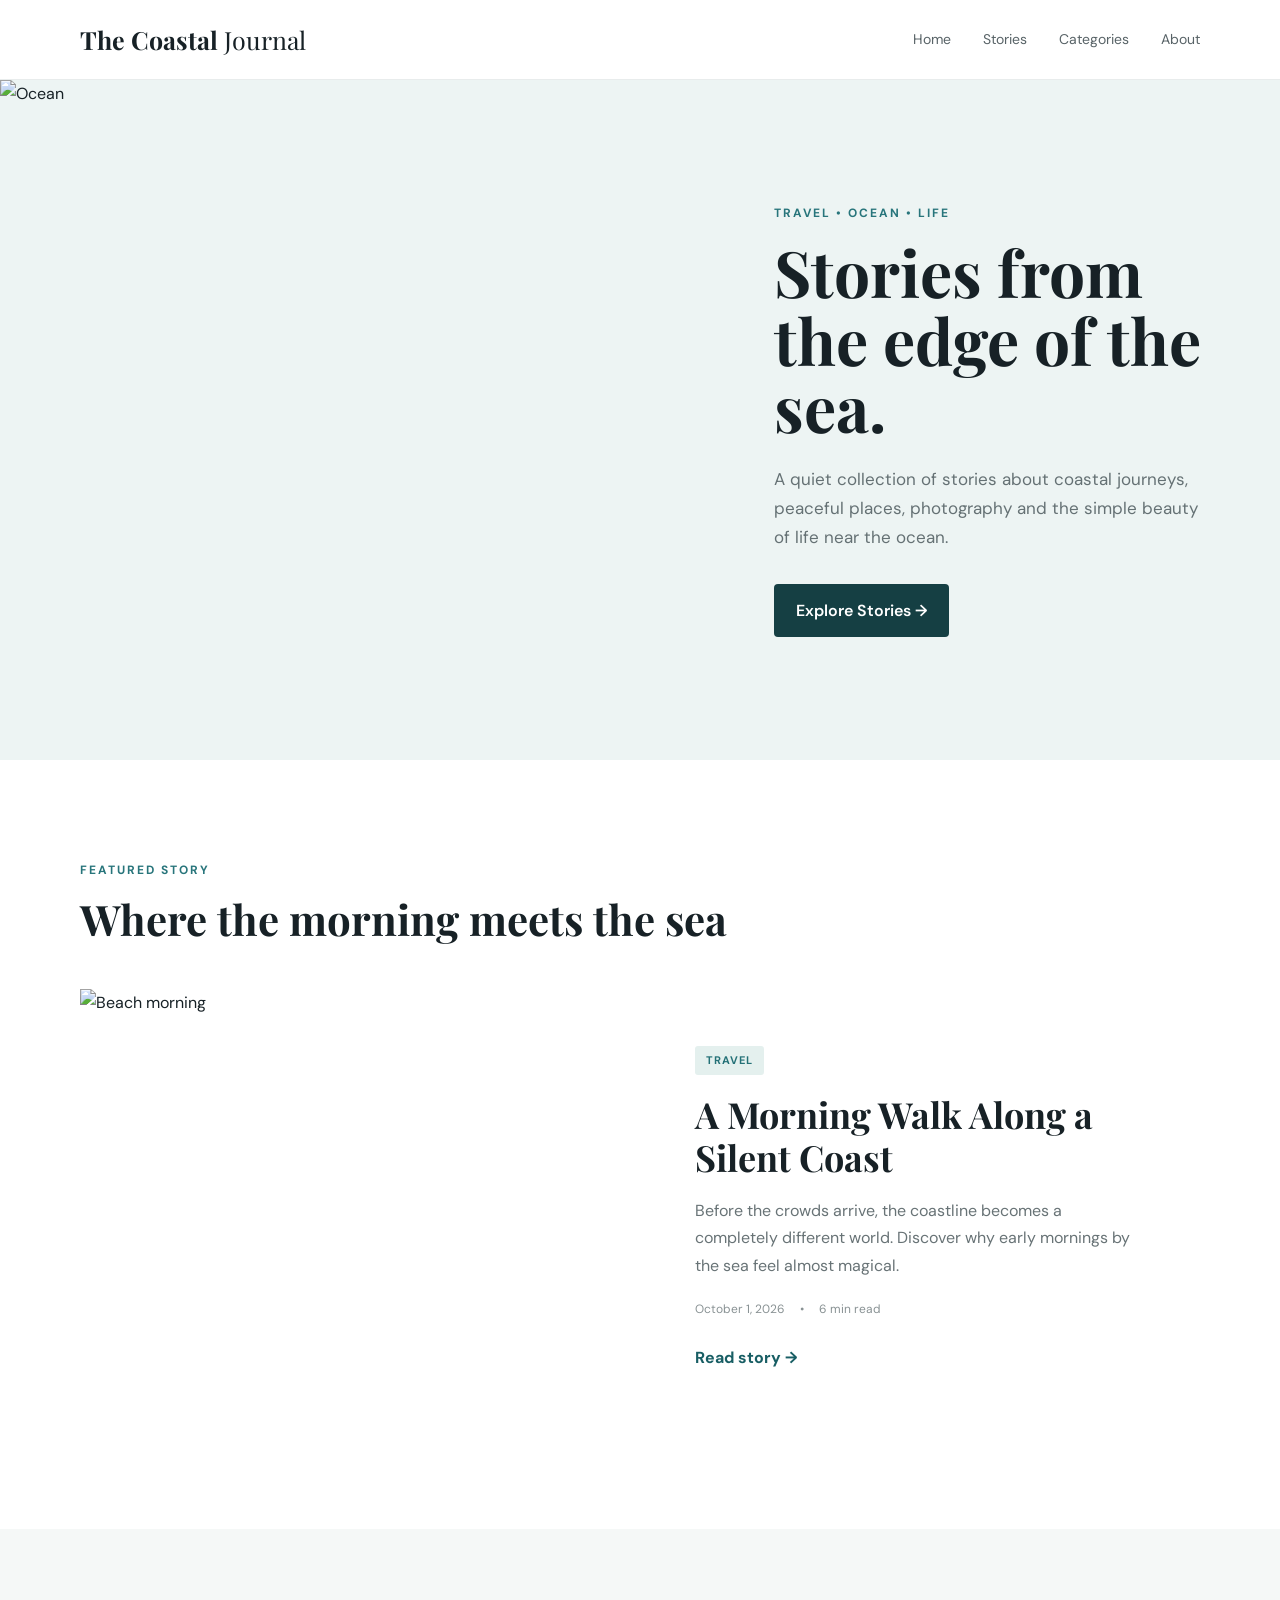
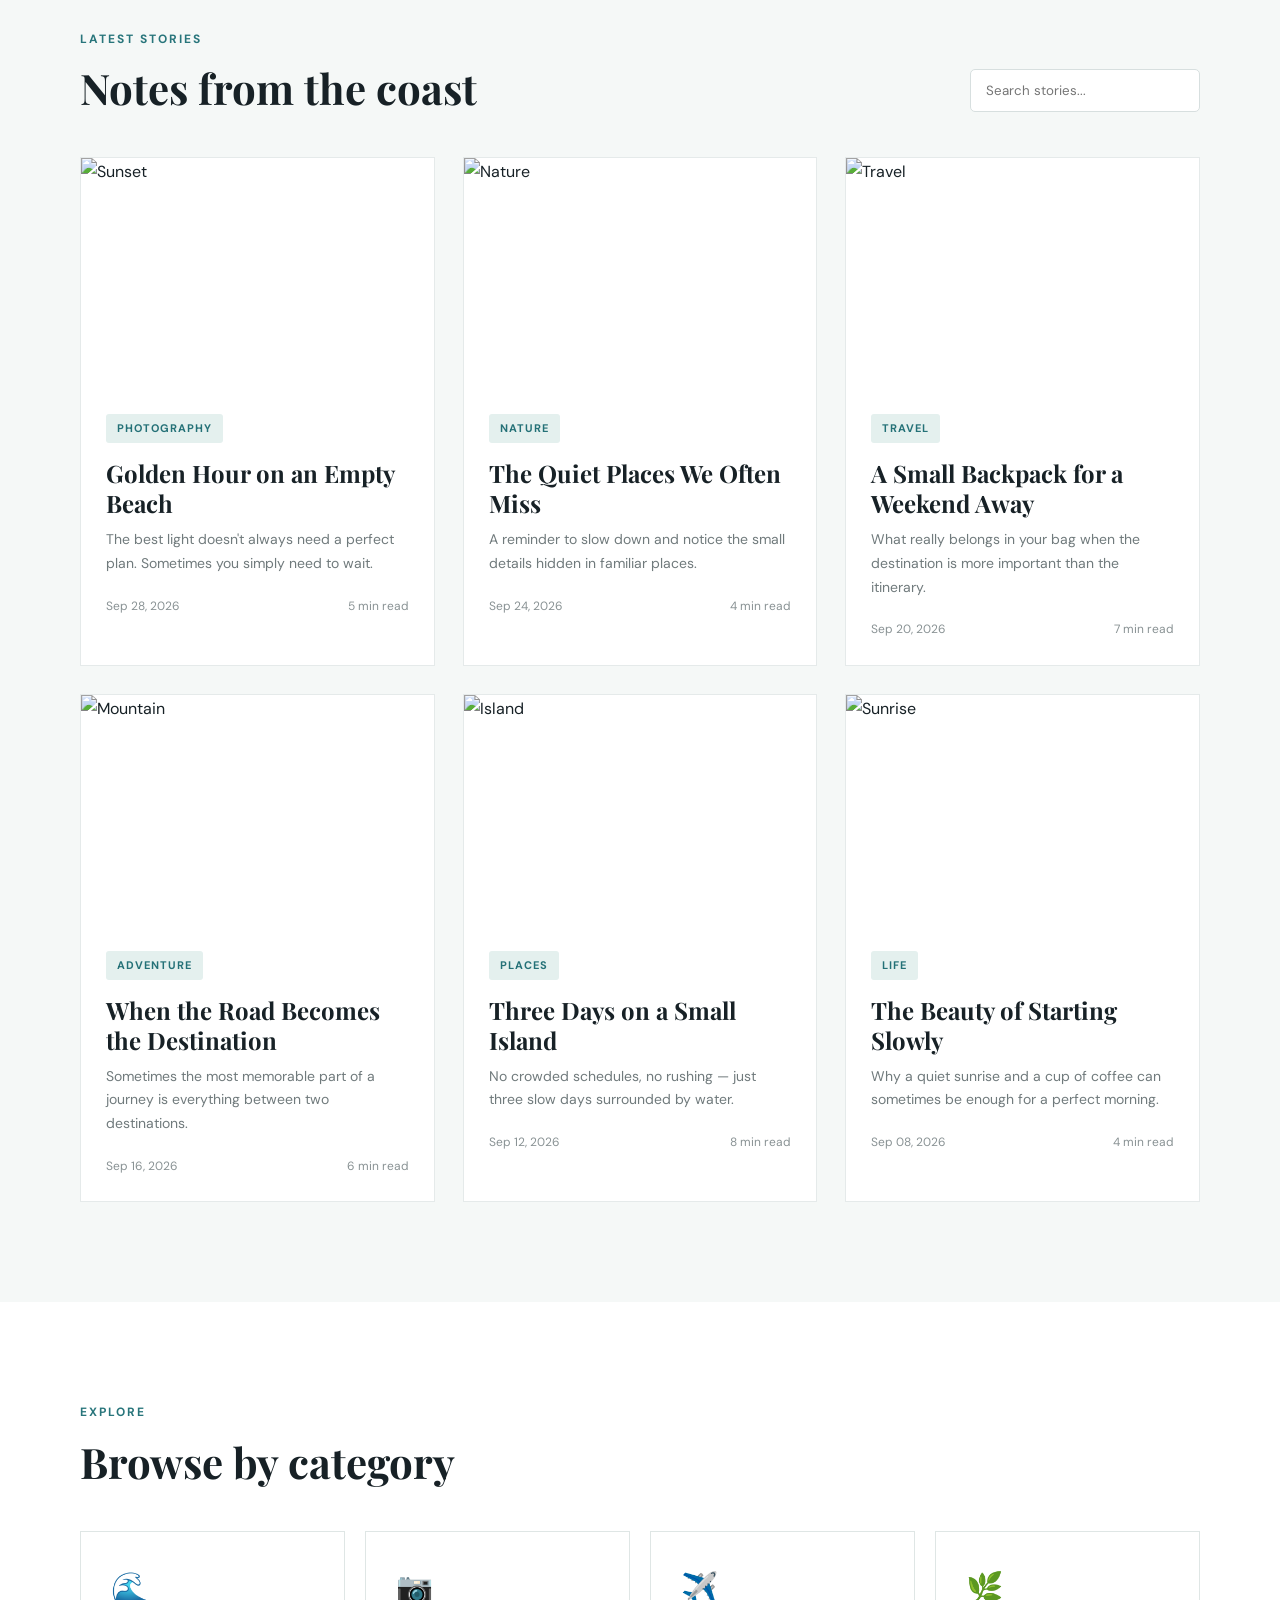
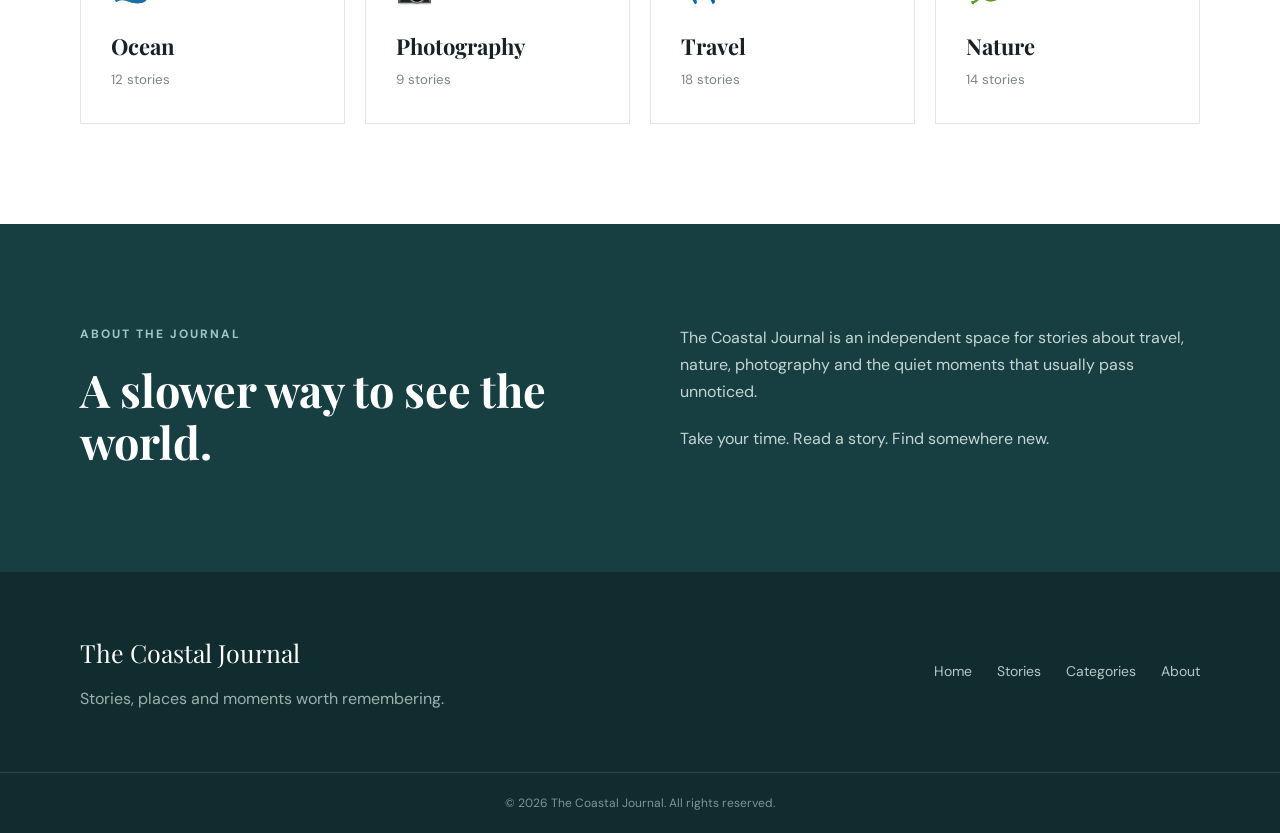
==== index.html @ 060c1149 "Add Google Search Console verification meta tag" ====
<!DOCTYPE html>
<html lang="en">
<head>
    <meta charset="UTF-8">
    <meta name="viewport" content="width=device-width, initial-scale=1.0">

    <!-- Google Search Console Verification -->
    <meta name="google-site-verification" content="Rf5GBulUUMpVtafRRRvHOCMaINSERT_YOUR_FULL_CODE_HERE" />

    <title>The Coastal Journal</title>

    <link rel="preconnect" href="https://fonts.googleapis.com">
    <link rel="preconnect" href="https://fonts.gstatic.com" crossorigin>
    <link href="https://fonts.googleapis.com/css2?family=DM+Sans:wght@400;500;600;700&family=Playfair+Display:wght@500;600;700&display=swap" rel="stylesheet">

    <link rel="stylesheet" href="style.css">
</head>

<body>

<header class="header">
    <div class="container nav">

        <a href="index.html" class="logo">
            The Coastal <span>Journal</span>
        </a>

        <button class="menu-btn" id="menuBtn">☰</button>

        <nav id="navMenu">
            <a href="#home">Home</a>
            <a href="#stories">Stories</a>
            <a href="#categories">Categories</a>
            <a href="#about">About</a>
        </nav>

    </div>
</header>


<main>

<!-- HERO -->
<section class="hero" id="home">

    <div class="hero-image">
        <img src="https://images.unsplash.com/photo-1507525428034-b723cf961d3e?auto=format&fit=crop&w=1600&q=85" alt="Ocean">
    </div>

    <div class="hero-content">

        <p class="eyebrow">TRAVEL • OCEAN • LIFE</p>

        <h1>Stories from the edge of the sea.</h1>

        <p class="hero-text">
            A quiet collection of stories about coastal journeys,
            peaceful places, photography and the simple beauty of life
            near the ocean.
        </p>

        <a href="#stories" class="button">Explore Stories →</a>

    </div>

</section>


<!-- FEATURED -->
<section class="section">

    <div class="container">

        <div class="section-heading">
            <div>
                <p class="eyebrow">FEATURED STORY</p>
                <h2>Where the morning meets the sea</h2>
            </div>
        </div>

        <article class="featured-card">

            <img src="https://images.unsplash.com/photo-1500534623283-312aade485b7?auto=format&fit=crop&w=1200&q=85" alt="Beach morning">

            <div class="featured-content">

                <span class="tag">Travel</span>

                <h3>A Morning Walk Along a Silent Coast</h3>

                <p>
                    Before the crowds arrive, the coastline becomes a
                    completely different world. Discover why early mornings
                    by the sea feel almost magical.
                </p>

                <div class="post-meta">
                    <span>October 1, 2026</span>
                    <span>•</span>
                    <span>6 min read</span>
                </div>

                <a href="post.html" class="read-link">
                    Read story →
                </a>

            </div>

        </article>

    </div>

</section>


<!-- STORIES -->
<section class="section light" id="stories">

    <div class="container">

        <div class="section-heading">
            <div>
                <p class="eyebrow">LATEST STORIES</p>
                <h2>Notes from the coast</h2>
            </div>

            <div class="search-box">
                <input type="text" id="searchInput" placeholder="Search stories...">
            </div>
        </div>


        <div class="posts-grid" id="postsGrid">

            <article class="post-card">

                <img src="https://images.unsplash.com/photo-1500530855697-b586d89ba3ee?auto=format&fit=crop&w=800&q=80" alt="Sunset">

                <div class="post-body">

                    <span class="tag">Photography</span>

                    <h3>Golden Hour on an Empty Beach</h3>

                    <p>
                        The best light doesn't always need a perfect plan.
                        Sometimes you simply need to wait.
                    </p>

                    <div class="post-meta">
                        <span>Sep 28, 2026</span>
                        <span>5 min read</span>
                    </div>

                </div>

            </article>


            <article class="post-card">

                <img src="https://images.unsplash.com/photo-1469474968028-56623f02e42e?auto=format&fit=crop&w=800&q=80" alt="Nature">

                <div class="post-body">

                    <span class="tag">Nature</span>

                    <h3>The Quiet Places We Often Miss</h3>

                    <p>
                        A reminder to slow down and notice the small details
                        hidden in familiar places.
                    </p>

                    <div class="post-meta">
                        <span>Sep 24, 2026</span>
                        <span>4 min read</span>
                    </div>

                </div>

            </article>


            <article class="post-card">

                <img src="https://images.unsplash.com/photo-1500534314209-a25ddb2bd429?auto=format&fit=crop&w=800&q=80" alt="Travel">

                <div class="post-body">

                    <span class="tag">Travel</span>

                    <h3>A Small Backpack for a Weekend Away</h3>

                    <p>
                        What really belongs in your bag when the destination
                        is more important than the itinerary.
                    </p>

                    <div class="post-meta">
                        <span>Sep 20, 2026</span>
                        <span>7 min read</span>
                    </div>

                </div>

            </article>


            <article class="post-card">

                <img src="https://images.unsplash.com/photo-1494783367193-149034c05e8f?auto=format&fit=crop&w=800&q=80" alt="Mountain">

                <div class="post-body">

                    <span class="tag">Adventure</span>

                    <h3>When the Road Becomes the Destination</h3>

                    <p>
                        Sometimes the most memorable part of a journey is
                        everything between two destinations.
                    </p>

                    <div class="post-meta">
                        <span>Sep 16, 2026</span>
                        <span>6 min read</span>
                    </div>

                </div>

            </article>


            <article class="post-card">

                <img src="https://images.unsplash.com/photo-1493552152660-f915ab47ae9d?auto=format&fit=crop&w=800&q=80" alt="Island">

                <div class="post-body">

                    <span class="tag">Places</span>

                    <h3>Three Days on a Small Island</h3>

                    <p>
                        No crowded schedules, no rushing — just three slow
                        days surrounded by water.
                    </p>

                    <div class="post-meta">
                        <span>Sep 12, 2026</span>
                        <span>8 min read</span>
                    </div>

                </div>

            </article>


            <article class="post-card">

                <img src="https://images.unsplash.com/photo-1470252649378-9c29740c9fa8?auto=format&fit=crop&w=800&q=80" alt="Sunrise">

                <div class="post-body">

                    <span class="tag">Life</span>

                    <h3>The Beauty of Starting Slowly</h3>

                    <p>
                        Why a quiet sunrise and a cup of coffee can sometimes
                        be enough for a perfect morning.
                    </p>

                    <div class="post-meta">
                        <span>Sep 08, 2026</span>
                        <span>4 min read</span>
                    </div>

                </div>

            </article>

        </div>

        <p id="noResults" class="no-results">
            No stories found.
        </p>

    </div>

</section>


<!-- CATEGORIES -->
<section class="section" id="categories">

    <div class="container">

        <div class="section-heading">
            <div>
                <p class="eyebrow">EXPLORE</p>
                <h2>Browse by category</h2>
            </div>
        </div>

        <div class="categories">

            <a href="#" class="category">
                <span>🌊</span>
                <strong>Ocean</strong>
                <small>12 stories</small>
            </a>

            <a href="#" class="category">
                <span>📷</span>
                <strong>Photography</strong>
                <small>9 stories</small>
            </a>

            <a href="#" class="category">
                <span>✈️</span>
                <strong>Travel</strong>
                <small>18 stories</small>
            </a>

            <a href="#" class="category">
                <span>🌿</span>
                <strong>Nature</strong>
                <small>14 stories</small>
            </a>

        </div>

    </div>

</section>


<!-- ABOUT -->
<section class="about-section" id="about">

    <div class="container about">

        <div>
            <p class="eyebrow">ABOUT THE JOURNAL</p>
            <h2>A slower way to see the world.</h2>
        </div>

        <div>
            <p>
                The Coastal Journal is an independent space for stories
                about travel, nature, photography and the quiet moments
                that usually pass unnoticed.
            </p>

            <p>
                Take your time. Read a story. Find somewhere new.
            </p>
        </div>

    </div>

</section>

</main>


<!-- FOOTER -->
<footer>

    <div class="container footer">

        <div>
            <div class="footer-logo">The Coastal Journal</div>

            <p>
                Stories, places and moments worth remembering.
            </p>
        </div>

        <div class="footer-links">
            <a href="#home">Home</a>
            <a href="#stories">Stories</a>
            <a href="#categories">Categories</a>
            <a href="#about">About</a>
        </div>

    </div>

    <div class="copyright">
        © 2026 The Coastal Journal. All rights reserved.
    </div>

</footer>


<script src="script.js"></script>

</body>
</html>
---- style.css ----
* {
    margin: 0;
    padding: 0;
    box-sizing: border-box;
}

html {
    scroll-behavior: smooth;
}

body {
    font-family: "DM Sans", sans-serif;
    color: #172126;
    background: #fff;
    line-height: 1.7;
}

img {
    width: 100%;
    display: block;
}

a {
    text-decoration: none;
    color: inherit;
}

.container {
    width: min(1120px, 92%);
    margin: auto;
}


/* HEADER */

.header {
    height: 80px;
    background: #fff;
    border-bottom: 1px solid #e8ecec;
    position: sticky;
    top: 0;
    z-index: 1000;
}

.nav {
    height: 80px;
    display: flex;
    align-items: center;
    justify-content: space-between;
}

.logo {
    font-family: "Playfair Display", serif;
    font-size: 25px;
    font-weight: 700;
}

.logo span {
    font-weight: 400;
}

nav {
    display: flex;
    gap: 32px;
}

nav a {
    font-size: 14px;
    color: #586367;
    transition: 0.3s;
}

nav a:hover {
    color: #0d6870;
}

.menu-btn {
    display: none;
    border: 0;
    background: none;
    font-size: 25px;
    cursor: pointer;
}


/* HERO */

.hero {
    min-height: 680px;
    display: grid;
    grid-template-columns: 1.1fr 0.9fr;
    background: #edf4f3;
}

.hero-image {
    min-height: 680px;
}

.hero-image img {
    height: 100%;
    object-fit: cover;
}

.hero-content {
    display: flex;
    flex-direction: column;
    justify-content: center;
    padding: 70px;
}

.eyebrow {
    color: #28757b;
    font-size: 12px;
    font-weight: 700;
    letter-spacing: 2px;
    margin-bottom: 15px;
}

.hero h1 {
    font-family: "Playfair Display", serif;
    font-size: clamp(48px, 5vw, 76px);
    line-height: 1.05;
    margin-bottom: 25px;
}

.hero-text {
    color: #657174;
    max-width: 520px;
    font-size: 17px;
    margin-bottom: 32px;
}

.button {
    width: fit-content;
    background: #153f43;
    color: white;
    padding: 13px 22px;
    border-radius: 4px;
    font-weight: 600;
    transition: 0.3s;
}

.button:hover {
    background: #28757b;
}


/* GENERAL SECTIONS */

.section {
    padding: 100px 0;
}

.light {
    background: #f5f8f7;
}

.section-heading {
    display: flex;
    justify-content: space-between;
    align-items: end;
    margin-bottom: 45px;
}

.section h2 {
    font-family: "Playfair Display", serif;
    font-size: 42px;
    line-height: 1.15;
}


/* FEATURED */

.featured-card {
    display: grid;
    grid-template-columns: 1fr 1fr;
    background: white;
}

.featured-card img {
    height: 440px;
    object-fit: cover;
}

.featured-content {
    padding: 55px;
    display: flex;
    justify-content: center;
    flex-direction: column;
}

.tag {
    display: inline-block;
    width: fit-content;
    color: #247177;
    background: #e4f0ee;
    padding: 5px 11px;
    border-radius: 3px;
    font-size: 11px;
    text-transform: uppercase;
    font-weight: 700;
    letter-spacing: 1px;
}

.featured-content h3 {
    font-family: "Playfair Display", serif;
    font-size: 36px;
    line-height: 1.2;
    margin: 18px 0;
}

.featured-content p {
    color: #687376;
    margin-bottom: 20px;
}

.post-meta {
    display: flex;
    gap: 15px;
    color: #899294;
    font-size: 12px;
}

.read-link {
    margin-top: 25px;
    font-weight: 700;
    color: #185e64;
}


/* POSTS */

.search-box input {
    width: 230px;
    padding: 12px 15px;
    border: 1px solid #d7dfdf;
    border-radius: 5px;
    outline: none;
    font-family: inherit;
}

.search-box input:focus {
    border-color: #28757b;
}

.posts-grid {
    display: grid;
    grid-template-columns: repeat(3, 1fr);
    gap: 28px;
}

.post-card {
    background: white;
    border: 1px solid #e5eaea;
    transition: 0.3s;
}

.post-card:hover {
    transform: translateY(-5px);
    box-shadow: 0 12px 35px rgba(0, 0, 0, 0.08);
}

.post-card img {
    height: 230px;
    object-fit: cover;
}

.post-body {
    padding: 25px;
}

.post-body h3 {
    font-family: "Playfair Display", serif;
    font-size: 24px;
    line-height: 1.25;
    margin: 15px 0 10px;
}

.post-body p {
    color: #707a7c;
    font-size: 14px;
    margin-bottom: 20px;
}

.post-body .post-meta {
    justify-content: space-between;
}

.no-results {
    display: none;
    text-align: center;
    color: #777;
    padding-top: 30px;
}


/* CATEGORIES */

.categories {
    display: grid;
    grid-template-columns: repeat(4, 1fr);
    gap: 20px;
}

.category {
    padding: 30px;
    border: 1px solid #dfe6e5;
    transition: 0.3s;
}

.category:hover {
    background: #edf5f4;
    transform: translateY(-4px);
}

.category span {
    display: block;
    font-size: 30px;
    margin-bottom: 15px;
}

.category strong {
    display: block;
    font-family: "Playfair Display", serif;
    font-size: 22px;
}

.category small {
    color: #7c8586;
}


/* ABOUT */

.about-section {
    padding: 100px 0;
    background: #173f42;
    color: white;
}

.about {
    display: grid;
    grid-template-columns: 1fr 1fr;
    gap: 80px;
}

.about h2 {
    font-family: "Playfair Display", serif;
    font-size: 45px;
    line-height: 1.15;
}

.about .eyebrow {
    color: #9bc8c6;
}

.about p {
    color: #c5d5d4;
    margin-bottom: 20px;
}


/* ARTICLE */

.article-header {
    padding: 100px 0 60px;
    background: #f2f7f6;
    text-align: center;
}

.article-container {
    max-width: 850px;
}

.article-header h1 {
    font-family: "Playfair Display", serif;
    font-size: clamp(42px, 6vw, 70px);
    line-height: 1.1;
    margin: 20px 0;
}

.article-intro {
    max-width: 700px;
    margin: auto;
    color: #687476;
    font-size: 18px;
}

.article-meta {
    color: #7d8889;
    font-size: 13px;
    margin-top: 25px;
}

.article-image {
    width: min(1200px, 92%);
    margin: 50px auto;
}

.article-image img {
    height: 600px;
    object-fit: cover;
}

.article-content {
    max-width: 760px;
    margin: 0 auto 100px;
    padding: 0 20px;
}

.article-content p {
    color: #515c5e;
    font-size: 17px;
    margin-bottom: 25px;
}

.article-content h2 {
    font-family: "Playfair Display", serif;
    font-size: 34px;
    margin: 45px 0 15px;
}

.article-content blockquote {
    border-left: 4px solid #28757b;
    padding: 15px 25px;
    margin: 35px 0;
    font-family: "Playfair Display", serif;
    font-size: 26px;
    color: #285d61;
}

.back-link {
    margin-top: 50px;
    font-weight: 700;
    color: #17646a;
}


/* FOOTER */

footer {
    background: #102c2e;
    color: white;
}

.footer {
    padding: 60px 0;
    display: flex;
    justify-content: space-between;
    gap: 40px;
}

.footer-logo {
    font-family: "Playfair Display", serif;
    font-size: 25px;
}

.footer p {
    color: #9db0b0;
    margin-top: 10px;
}

.footer-links {
    display: flex;
    gap: 25px;
    align-items: center;
}

.footer-links a {
    color: #b7c5c5;
    font-size: 14px;
}

.footer-links a:hover {
    color: white;
}

.copyright {
    border-top: 1px solid #294849;
    padding: 20px;
    text-align: center;
    color: #809595;
    font-size: 12px;
}


/* RESPONSIVE */

@media (max-width: 850px) {

    .menu-btn {
        display: block;
    }

    nav {
        display: none;
        position: absolute;
        top: 80px;
        left: 0;
        width: 100%;
        background: white;
        flex-direction: column;
        gap: 0;
        border-bottom: 1px solid #ddd;
    }

    nav.active {
        display: flex;
    }

    nav a {
        padding: 15px 5%;
        border-top: 1px solid #eee;
    }

    .hero {
        grid-template-columns: 1fr;
    }

    .hero-image {
        min-height: 450px;
    }

    .hero-content {
        padding: 55px 6%;
    }

    .featured-card {
        grid-template-columns: 1fr;
    }

    .featured-card img {
        height: 350px;
    }

    .posts-grid {
        grid-template-columns: repeat(2, 1fr);
    }

    .categories {
        grid-template-columns: repeat(2, 1fr);
    }

    .about {
        grid-template-columns: 1fr;
        gap: 30px;
    }

    .section-heading {
        align-items: start;
        flex-direction: column;
        gap: 25px;
    }

    .article-image img {
        height: 450px;
    }

    .footer {
        flex-direction: column;
    }

    .footer-links {
        flex-wrap: wrap;
    }
}


@media (max-width: 550px) {

    .hero-image {
        min-height: 350px;
    }

    .hero h1 {
        font-size: 45px;
    }

    .section {
        padding: 70px 0;
    }

    .section h2 {
        font-size: 34px;
    }

    .posts-grid {
        grid-template-columns: 1fr;
    }

    .categories {
        grid-template-columns: 1fr;
    }

    .search-box,
    .search-box input {
        width: 100%;
    }

    .featured-content {
        padding: 30px;
    }

    .featured-content h3 {
        font-size: 29px;
    }

    .article-header {
        padding: 70px 0 45px;
    }

    .article-image img {
        height: 320px;
    }

    .article-content {
        margin-bottom: 70px;
    }

    .article-content blockquote {
        font-size: 22px;
    }

}
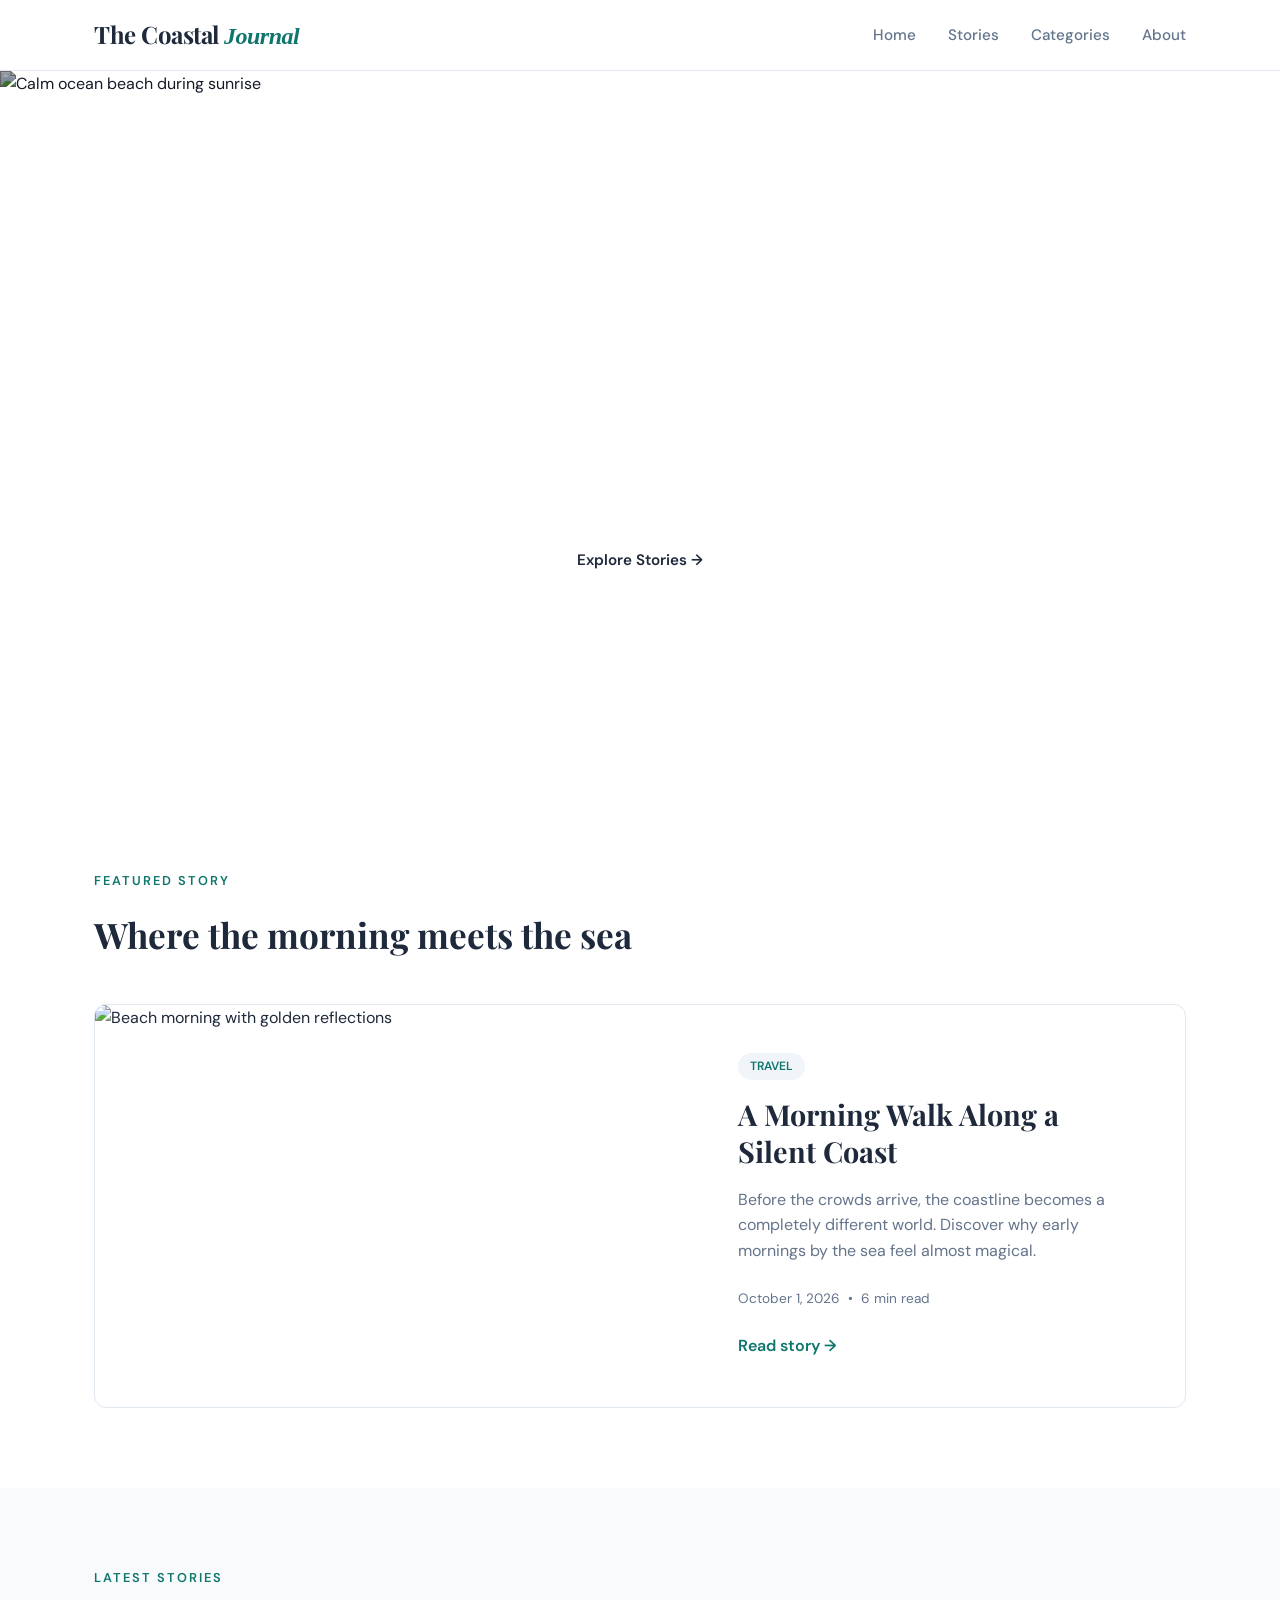
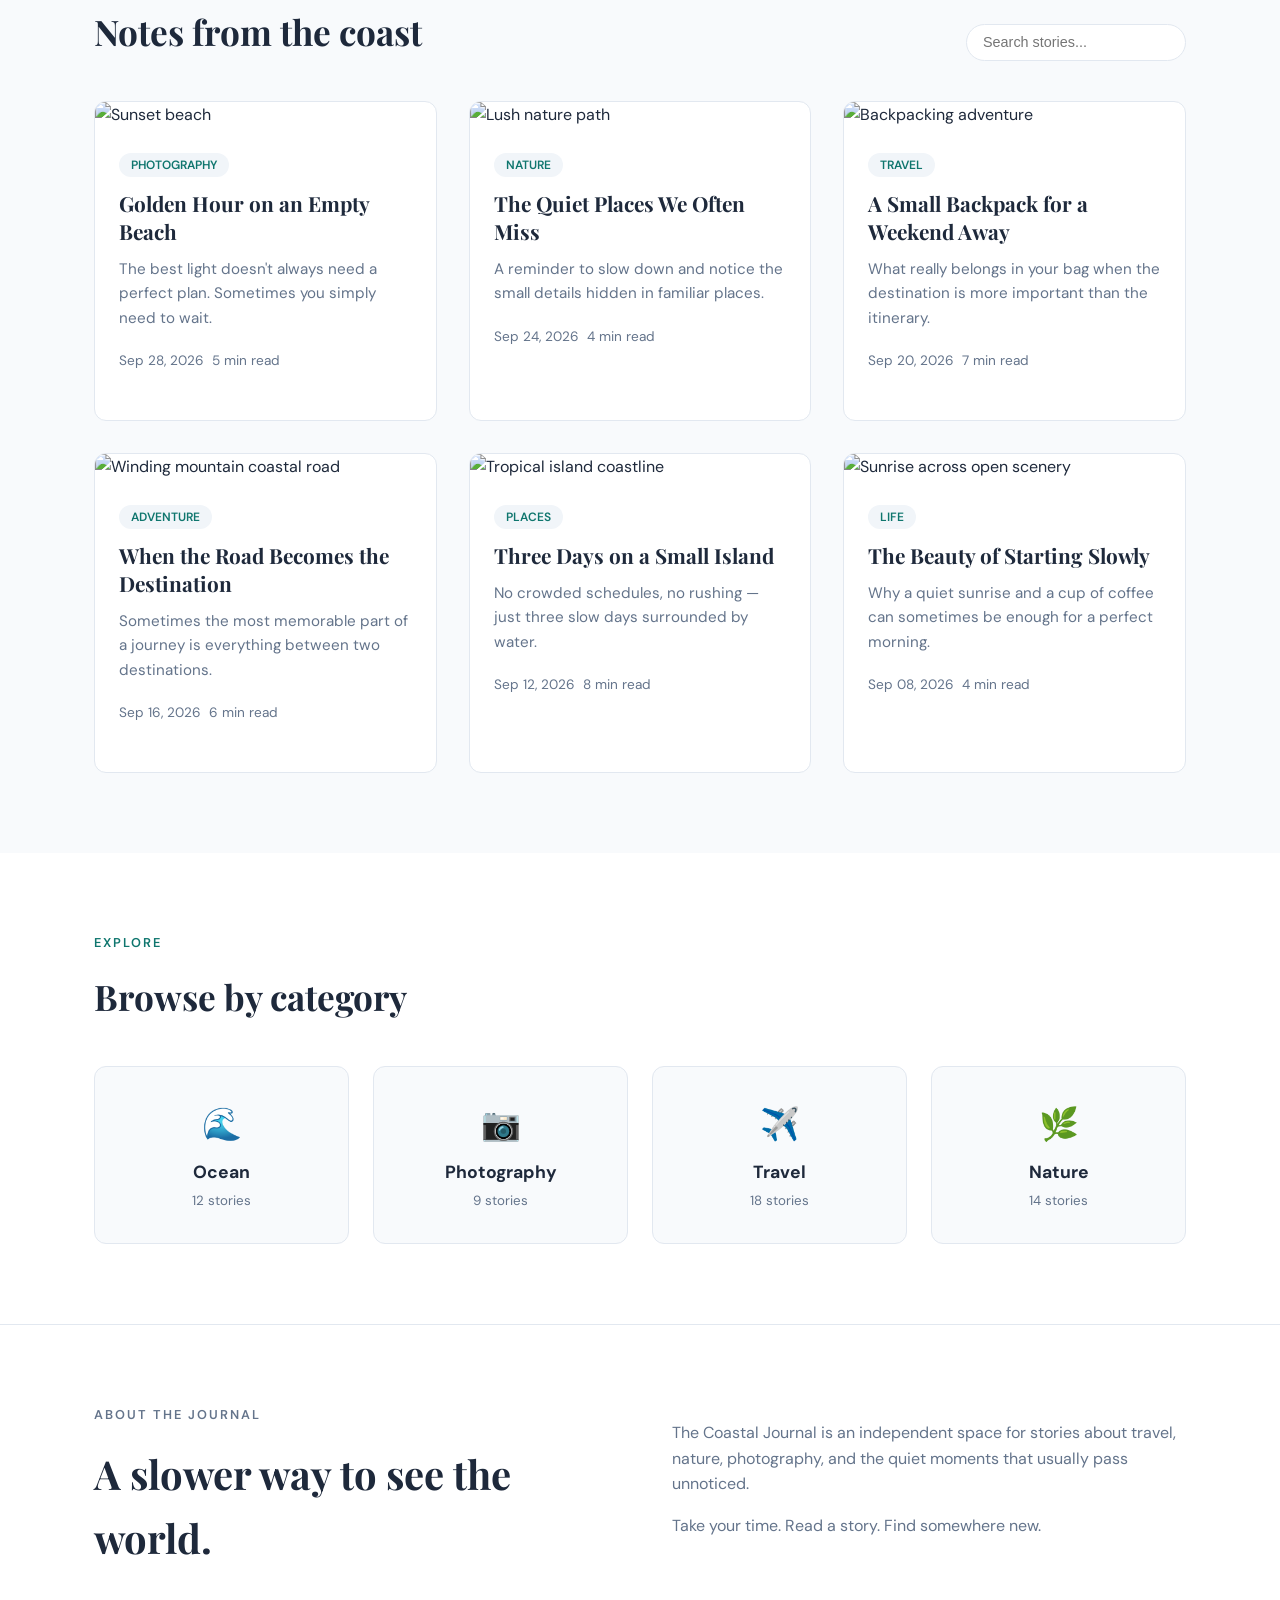
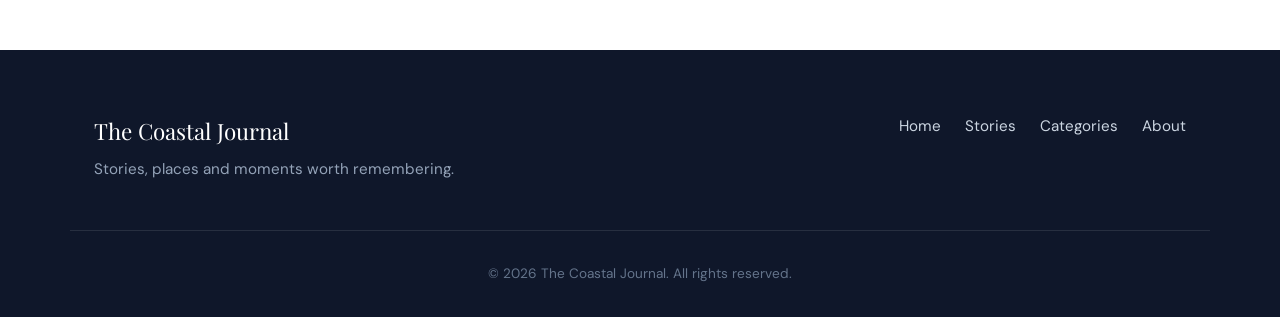
==== commit cbd18473: "Update blog content and styles" ====
--- a/index.html
+++ b/index.html
@@ -4,8 +4,8 @@
     <meta charset="UTF-8">
     <meta name="viewport" content="width=device-width, initial-scale=1.0">
 
-    <!-- Google Search Console Verification -->
-    <meta name="google-site-verification" content="Rf5GBulUUMpVtafRRRvHOCMaINSERT_YOUR_FULL_CODE_HERE" />
+    <!-- Google Search Console Verification Meta Tag -->
+    <meta name="google-site-verification" content="PASTE_YOUR_EXACT_VERIFICATION_CODE_HERE" />
 
     <title>The Coastal Journal</title>
 
@@ -15,17 +15,15 @@
 
     <link rel="stylesheet" href="style.css">
 </head>
-
 <body>
 
 <header class="header">
     <div class="container nav">
-
         <a href="index.html" class="logo">
             The Coastal <span>Journal</span>
         </a>
 
-        <button class="menu-btn" id="menuBtn">☰</button>
+        <button class="menu-btn" id="menuBtn" aria-label="Toggle navigation">☰</button>
 
         <nav id="navMenu">
             <a href="#home">Home</a>
@@ -33,350 +31,213 @@
             <a href="#categories">Categories</a>
             <a href="#about">About</a>
         </nav>
-
     </div>
 </header>
 
-
 <main>
 
-<!-- HERO -->
-<section class="hero" id="home">
-
-    <div class="hero-image">
-        <img src="https://images.unsplash.com/photo-1507525428034-b723cf961d3e?auto=format&fit=crop&w=1600&q=85" alt="Ocean">
-    </div>
-
-    <div class="hero-content">
-
-        <p class="eyebrow">TRAVEL • OCEAN • LIFE</p>
-
-        <h1>Stories from the edge of the sea.</h1>
-
-        <p class="hero-text">
-            A quiet collection of stories about coastal journeys,
-            peaceful places, photography and the simple beauty of life
-            near the ocean.
-        </p>
-
-        <a href="#stories" class="button">Explore Stories →</a>
-
-    </div>
-
-</section>
-
-
-<!-- FEATURED -->
-<section class="section">
-
-    <div class="container">
-
-        <div class="section-heading">
+    <!-- HERO SECTION -->
+    <section class="hero" id="home">
+        <div class="hero-image">
+            <img src="https://images.unsplash.com/photo-1507525428034-b723cf961d3e?auto=format&fit=crop&w=1600&q=85" alt="Calm ocean beach during sunrise">
+        </div>
+
+        <div class="hero-content">
+            <p class="eyebrow">TRAVEL • OCEAN • LIFE</p>
+            <h1>Stories from the edge of the sea.</h1>
+            <p class="hero-text">
+                A quiet collection of stories about coastal journeys, peaceful places, photography, and the simple beauty of life near the ocean.
+            </p>
+            <a href="#stories" class="button">Explore Stories →</a>
+        </div>
+    </section>
+
+    <!-- FEATURED STORY -->
+    <section class="section">
+        <div class="container">
+            <div class="section-heading">
+                <div>
+                    <p class="eyebrow">FEATURED STORY</p>
+                    <h2>Where the morning meets the sea</h2>
+                </div>
+            </div>
+
+            <article class="featured-card">
+                <img src="https://images.unsplash.com/photo-1500534623283-312aade485b7?auto=format&fit=crop&w=1200&q=85" alt="Beach morning with golden reflections">
+                <div class="featured-content">
+                    <span class="tag">Travel</span>
+                    <h3>A Morning Walk Along a Silent Coast</h3>
+                    <p>
+                        Before the crowds arrive, the coastline becomes a completely different world. Discover why early mornings by the sea feel almost magical.
+                    </p>
+                    <div class="post-meta">
+                        <span>October 1, 2026</span>
+                        <span>•</span>
+                        <span>6 min read</span>
+                    </div>
+                    <a href="#stories" class="read-link">Read story →</a>
+                </div>
+            </article>
+        </div>
+    </section>
+
+    <!-- STORIES GRID -->
+    <section class="section light" id="stories">
+        <div class="container">
+            <div class="section-heading">
+                <div>
+                    <p class="eyebrow">LATEST STORIES</p>
+                    <h2>Notes from the coast</h2>
+                </div>
+                <div class="search-box">
+                    <input type="text" id="searchInput" placeholder="Search stories...">
+                </div>
+            </div>
+
+            <div class="posts-grid" id="postsGrid">
+                <article class="post-card">
+                    <img src="https://images.unsplash.com/photo-1500530855697-b586d89ba3ee?auto=format&fit=crop&w=800&q=80" alt="Sunset beach">
+                    <div class="post-body">
+                        <span class="tag">Photography</span>
+                        <h3>Golden Hour on an Empty Beach</h3>
+                        <p>The best light doesn't always need a perfect plan. Sometimes you simply need to wait.</p>
+                        <div class="post-meta">
+                            <span>Sep 28, 2026</span>
+                            <span>5 min read</span>
+                        </div>
+                    </div>
+                </article>
+
+                <article class="post-card">
+                    <img src="https://images.unsplash.com/photo-1469474968028-56623f02e42e?auto=format&fit=crop&w=800&q=80" alt="Lush nature path">
+                    <div class="post-body">
+                        <span class="tag">Nature</span>
+                        <h3>The Quiet Places We Often Miss</h3>
+                        <p>A reminder to slow down and notice the small details hidden in familiar places.</p>
+                        <div class="post-meta">
+                            <span>Sep 24, 2026</span>
+                            <span>4 min read</span>
+                        </div>
+                    </div>
+                </article>
+
+                <article class="post-card">
+                    <img src="https://images.unsplash.com/photo-1500534314209-a25ddb2bd429?auto=format&fit=crop&w=800&q=80" alt="Backpacking adventure">
+                    <div class="post-body">
+                        <span class="tag">Travel</span>
+                        <h3>A Small Backpack for a Weekend Away</h3>
+                        <p>What really belongs in your bag when the destination is more important than the itinerary.</p>
+                        <div class="post-meta">
+                            <span>Sep 20, 2026</span>
+                            <span>7 min read</span>
+                        </div>
+                    </div>
+                </article>
+
+                <article class="post-card">
+                    <img src="https://images.unsplash.com/photo-1494783367193-149034c05e8f?auto=format&fit=crop&w=800&q=80" alt="Winding mountain coastal road">
+                    <div class="post-body">
+                        <span class="tag">Adventure</span>
+                        <h3>When the Road Becomes the Destination</h3>
+                        <p>Sometimes the most memorable part of a journey is everything between two destinations.</p>
+                        <div class="post-meta">
+                            <span>Sep 16, 2026</span>
+                            <span>6 min read</span>
+                        </div>
+                    </div>
+                </article>
+
+                <article class="post-card">
+                    <img src="https://images.unsplash.com/photo-1493552152660-f915ab47ae9d?auto=format&fit=crop&w=800&q=80" alt="Tropical island coastline">
+                    <div class="post-body">
+                        <span class="tag">Places</span>
+                        <h3>Three Days on a Small Island</h3>
+                        <p>No crowded schedules, no rushing — just three slow days surrounded by water.</p>
+                        <div class="post-meta">
+                            <span>Sep 12, 2026</span>
+                            <span>8 min read</span>
+                        </div>
+                    </div>
+                </article>
+
+                <article class="post-card">
+                    <img src="https://images.unsplash.com/photo-1470252649378-9c29740c9fa8?auto=format&fit=crop&w=800&q=80" alt="Sunrise across open scenery">
+                    <div class="post-body">
+                        <span class="tag">Life</span>
+                        <h3>The Beauty of Starting Slowly</h3>
+                        <p>Why a quiet sunrise and a cup of coffee can sometimes be enough for a perfect morning.</p>
+                        <div class="post-meta">
+                            <span>Sep 08, 2026</span>
+                            <span>4 min read</span>
+                        </div>
+                    </div>
+                </article>
+            </div>
+
+            <p id="noResults" class="no-results" style="display: none;">No stories found.</p>
+        </div>
+    </section>
+
+    <!-- CATEGORIES -->
+    <section class="section" id="categories">
+        <div class="container">
+            <div class="section-heading">
+                <div>
+                    <p class="eyebrow">EXPLORE</p>
+                    <h2>Browse by category</h2>
+                </div>
+            </div>
+
+            <div class="categories">
+                <a href="#stories" class="category">
+                    <span>🌊</span>
+                    <strong>Ocean</strong>
+                    <small>12 stories</small>
+                </a>
+                <a href="#stories" class="category">
+                    <span>📷</span>
+                    <strong>Photography</strong>
+                    <small>9 stories</small>
+                </a>
+                <a href="#stories" class="category">
+                    <span>✈️</span>
+                    <strong>Travel</strong>
+                    <small>18 stories</small>
+                </a>
+                <a href="#stories" class="category">
+                    <span>🌿</span>
+                    <strong>Nature</strong>
+                    <small>14 stories</small>
+                </a>
+            </div>
+        </div>
+    </section>
+
+    <!-- ABOUT SECTION -->
+    <section class="about-section" id="about">
+        <div class="container about">
             <div>
-                <p class="eyebrow">FEATURED STORY</p>
-                <h2>Where the morning meets the sea</h2>
-            </div>
-        </div>
-
-        <article class="featured-card">
-
-            <img src="https://images.unsplash.com/photo-1500534623283-312aade485b7?auto=format&fit=crop&w=1200&q=85" alt="Beach morning">
-
-            <div class="featured-content">
-
-                <span class="tag">Travel</span>
-
-                <h3>A Morning Walk Along a Silent Coast</h3>
-
+                <p class="eyebrow">ABOUT THE JOURNAL</p>
+                <h2>A slower way to see the world.</h2>
+            </div>
+            <div>
                 <p>
-                    Before the crowds arrive, the coastline becomes a
-                    completely different world. Discover why early mornings
-                    by the sea feel almost magical.
+                    The Coastal Journal is an independent space for stories about travel, nature, photography, and the quiet moments that usually pass unnoticed.
                 </p>
-
-                <div class="post-meta">
-                    <span>October 1, 2026</span>
-                    <span>•</span>
-                    <span>6 min read</span>
-                </div>
-
-                <a href="post.html" class="read-link">
-                    Read story →
-                </a>
-
-            </div>
-
-        </article>
-
-    </div>
-
-</section>
-
-
-<!-- STORIES -->
-<section class="section light" id="stories">
-
-    <div class="container">
-
-        <div class="section-heading">
-            <div>
-                <p class="eyebrow">LATEST STORIES</p>
-                <h2>Notes from the coast</h2>
-            </div>
-
-            <div class="search-box">
-                <input type="text" id="searchInput" placeholder="Search stories...">
-            </div>
-        </div>
-
-
-        <div class="posts-grid" id="postsGrid">
-
-            <article class="post-card">
-
-                <img src="https://images.unsplash.com/photo-1500530855697-b586d89ba3ee?auto=format&fit=crop&w=800&q=80" alt="Sunset">
-
-                <div class="post-body">
-
-                    <span class="tag">Photography</span>
-
-                    <h3>Golden Hour on an Empty Beach</h3>
-
-                    <p>
-                        The best light doesn't always need a perfect plan.
-                        Sometimes you simply need to wait.
-                    </p>
-
-                    <div class="post-meta">
-                        <span>Sep 28, 2026</span>
-                        <span>5 min read</span>
-                    </div>
-
-                </div>
-
-            </article>
-
-
-            <article class="post-card">
-
-                <img src="https://images.unsplash.com/photo-1469474968028-56623f02e42e?auto=format&fit=crop&w=800&q=80" alt="Nature">
-
-                <div class="post-body">
-
-                    <span class="tag">Nature</span>
-
-                    <h3>The Quiet Places We Often Miss</h3>
-
-                    <p>
-                        A reminder to slow down and notice the small details
-                        hidden in familiar places.
-                    </p>
-
-                    <div class="post-meta">
-                        <span>Sep 24, 2026</span>
-                        <span>4 min read</span>
-                    </div>
-
-                </div>
-
-            </article>
-
-
-            <article class="post-card">
-
-                <img src="https://images.unsplash.com/photo-1500534314209-a25ddb2bd429?auto=format&fit=crop&w=800&q=80" alt="Travel">
-
-                <div class="post-body">
-
-                    <span class="tag">Travel</span>
-
-                    <h3>A Small Backpack for a Weekend Away</h3>
-
-                    <p>
-                        What really belongs in your bag when the destination
-                        is more important than the itinerary.
-                    </p>
-
-                    <div class="post-meta">
-                        <span>Sep 20, 2026</span>
-                        <span>7 min read</span>
-                    </div>
-
-                </div>
-
-            </article>
-
-
-            <article class="post-card">
-
-                <img src="https://images.unsplash.com/photo-1494783367193-149034c05e8f?auto=format&fit=crop&w=800&q=80" alt="Mountain">
-
-                <div class="post-body">
-
-                    <span class="tag">Adventure</span>
-
-                    <h3>When the Road Becomes the Destination</h3>
-
-                    <p>
-                        Sometimes the most memorable part of a journey is
-                        everything between two destinations.
-                    </p>
-
-                    <div class="post-meta">
-                        <span>Sep 16, 2026</span>
-                        <span>6 min read</span>
-                    </div>
-
-                </div>
-
-            </article>
-
-
-            <article class="post-card">
-
-                <img src="https://images.unsplash.com/photo-1493552152660-f915ab47ae9d?auto=format&fit=crop&w=800&q=80" alt="Island">
-
-                <div class="post-body">
-
-                    <span class="tag">Places</span>
-
-                    <h3>Three Days on a Small Island</h3>
-
-                    <p>
-                        No crowded schedules, no rushing — just three slow
-                        days surrounded by water.
-                    </p>
-
-                    <div class="post-meta">
-                        <span>Sep 12, 2026</span>
-                        <span>8 min read</span>
-                    </div>
-
-                </div>
-
-            </article>
-
-
-            <article class="post-card">
-
-                <img src="https://images.unsplash.com/photo-1470252649378-9c29740c9fa8?auto=format&fit=crop&w=800&q=80" alt="Sunrise">
-
-                <div class="post-body">
-
-                    <span class="tag">Life</span>
-
-                    <h3>The Beauty of Starting Slowly</h3>
-
-                    <p>
-                        Why a quiet sunrise and a cup of coffee can sometimes
-                        be enough for a perfect morning.
-                    </p>
-
-                    <div class="post-meta">
-                        <span>Sep 08, 2026</span>
-                        <span>4 min read</span>
-                    </div>
-
-                </div>
-
-            </article>
-
-        </div>
-
-        <p id="noResults" class="no-results">
-            No stories found.
-        </p>
-
-    </div>
-
-</section>
-
-
-<!-- CATEGORIES -->
-<section class="section" id="categories">
-
-    <div class="container">
-
-        <div class="section-heading">
-            <div>
-                <p class="eyebrow">EXPLORE</p>
-                <h2>Browse by category</h2>
-            </div>
-        </div>
-
-        <div class="categories">
-
-            <a href="#" class="category">
-                <span>🌊</span>
-                <strong>Ocean</strong>
-                <small>12 stories</small>
-            </a>
-
-            <a href="#" class="category">
-                <span>📷</span>
-                <strong>Photography</strong>
-                <small>9 stories</small>
-            </a>
-
-            <a href="#" class="category">
-                <span>✈️</span>
-                <strong>Travel</strong>
-                <small>18 stories</small>
-            </a>
-
-            <a href="#" class="category">
-                <span>🌿</span>
-                <strong>Nature</strong>
-                <small>14 stories</small>
-            </a>
-
-        </div>
-
-    </div>
-
-</section>
-
-
-<!-- ABOUT -->
-<section class="about-section" id="about">
-
-    <div class="container about">
-
-        <div>
-            <p class="eyebrow">ABOUT THE JOURNAL</p>
-            <h2>A slower way to see the world.</h2>
-        </div>
-
-        <div>
-            <p>
-                The Coastal Journal is an independent space for stories
-                about travel, nature, photography and the quiet moments
-                that usually pass unnoticed.
-            </p>
-
-            <p>
-                Take your time. Read a story. Find somewhere new.
-            </p>
-        </div>
-
-    </div>
-
-</section>
+                <p>
+                    Take your time. Read a story. Find somewhere new.
+                </p>
+            </div>
+        </div>
+    </section>
 
 </main>
 
-
-<!-- FOOTER -->
 <footer>
-
     <div class="container footer">
-
         <div>
             <div class="footer-logo">The Coastal Journal</div>
-
-            <p>
-                Stories, places and moments worth remembering.
-            </p>
+            <p>Stories, places and moments worth remembering.</p>
         </div>
 
         <div class="footer-links">
@@ -385,17 +246,13 @@
             <a href="#categories">Categories</a>
             <a href="#about">About</a>
         </div>
-
     </div>
 
     <div class="copyright">
         © 2026 The Coastal Journal. All rights reserved.
     </div>
-
 </footer>
 
-
 <script src="script.js"></script>
-
 </body>
 </html>
--- a/style.css
+++ b/style.css
@@ -4,621 +4,452 @@
     box-sizing: border-box;
 }
 
-html {
-    scroll-behavior: smooth;
+:root {
+    --bg-primary: #ffffff;
+    --bg-light: #f8fafc;
+    --text-primary: #1e293b;
+    --text-muted: #64748b;
+    --accent: #0f766e;
+    --accent-hover: #115e59;
+    --border: #e2e8f0;
+    --font-heading: 'Playfair Display', serif;
+    --font-body: 'DM Sans', sans-serif;
 }
 
 body {
-    font-family: "DM Sans", sans-serif;
-    color: #172126;
-    background: #fff;
-    line-height: 1.7;
-}
-
-img {
-    width: 100%;
-    display: block;
+    font-family: var(--font-body);
+    color: var(--text-primary);
+    background-color: var(--bg-primary);
+    line-height: 1.6;
 }
 
 a {
+    color: inherit;
     text-decoration: none;
-    color: inherit;
 }
 
 .container {
-    width: min(1120px, 92%);
-    margin: auto;
-}
-
-
-/* HEADER */
-
+    max-width: 1140px;
+    margin: 0 auto;
+    padding: 0 1.5rem;
+}
+
+/* Header */
 .header {
-    height: 80px;
-    background: #fff;
-    border-bottom: 1px solid #e8ecec;
     position: sticky;
     top: 0;
-    z-index: 1000;
+    background: rgba(255, 255, 255, 0.95);
+    backdrop-filter: blur(8px);
+    border-bottom: 1px solid var(--border);
+    z-index: 100;
 }
 
 .nav {
-    height: 80px;
     display: flex;
     align-items: center;
     justify-content: space-between;
+    height: 70px;
 }
 
 .logo {
-    font-family: "Playfair Display", serif;
-    font-size: 25px;
+    font-family: var(--font-heading);
+    font-size: 1.5rem;
     font-weight: 700;
+    letter-spacing: -0.5px;
 }
 
 .logo span {
-    font-weight: 400;
-}
-
-nav {
-    display: flex;
-    gap: 32px;
-}
-
-nav a {
-    font-size: 14px;
-    color: #586367;
-    transition: 0.3s;
-}
-
-nav a:hover {
-    color: #0d6870;
+    color: var(--accent);
+    font-style: italic;
+}
+
+#navMenu {
+    display: flex;
+    gap: 2rem;
+}
+
+#navMenu a {
+    font-size: 0.95rem;
+    font-weight: 500;
+    color: var(--text-muted);
+    transition: color 0.2s ease;
+}
+
+#navMenu a:hover {
+    color: var(--accent);
 }
 
 .menu-btn {
     display: none;
-    border: 0;
     background: none;
-    font-size: 25px;
+    border: none;
+    font-size: 1.5rem;
     cursor: pointer;
 }
 
-
-/* HERO */
-
+/* Hero Section */
 .hero {
-    min-height: 680px;
-    display: grid;
-    grid-template-columns: 1.1fr 0.9fr;
-    background: #edf4f3;
+    position: relative;
+    height: 80vh;
+    min-height: 500px;
+    display: flex;
+    align-items: center;
 }
 
 .hero-image {
-    min-height: 680px;
+    position: absolute;
+    top: 0;
+    left: 0;
+    width: 100%;
+    height: 100%;
+    z-index: 1;
 }
 
 .hero-image img {
+    width: 100%;
     height: 100%;
     object-fit: cover;
+    filter: brightness(0.65);
 }
 
 .hero-content {
+    position: relative;
+    z-index: 2;
+    max-width: 700px;
+    padding: 0 2rem;
+    margin: 0 auto;
+    text-align: center;
+    color: #ffffff;
+}
+
+.eyebrow {
+    font-size: 0.8rem;
+    letter-spacing: 2px;
+    text-transform: uppercase;
+    font-weight: 600;
+    margin-bottom: 1rem;
+    color: rgba(255, 255, 255, 0.9);
+}
+
+.hero h1 {
+    font-family: var(--font-heading);
+    font-size: 3rem;
+    line-height: 1.15;
+    margin-bottom: 1.25rem;
+}
+
+.hero-text {
+    font-size: 1.1rem;
+    line-height: 1.7;
+    margin-bottom: 2rem;
+    color: rgba(255, 255, 255, 0.85);
+}
+
+.button {
+    display: inline-block;
+    background: #ffffff;
+    color: var(--text-primary);
+    padding: 0.85rem 1.75rem;
+    border-radius: 999px;
+    font-weight: 600;
+    font-size: 0.95rem;
+    transition: background 0.2s ease, transform 0.2s ease;
+}
+
+.button:hover {
+    background: #f1f5f9;
+    transform: translateY(-2px);
+}
+
+/* Sections */
+.section {
+    padding: 5rem 0;
+}
+
+.section.light {
+    background: var(--bg-light);
+}
+
+.section-heading {
+    display: flex;
+    justify-content: space-between;
+    align-items: flex-end;
+    margin-bottom: 2.5rem;
+}
+
+.section-heading .eyebrow {
+    color: var(--accent);
+}
+
+.section-heading h2 {
+    font-family: var(--font-heading);
+    font-size: 2.2rem;
+}
+
+.search-box input {
+    padding: 0.6rem 1rem;
+    border: 1px solid var(--border);
+    border-radius: 999px;
+    font-size: 0.9rem;
+    outline: none;
+    width: 220px;
+}
+
+.search-box input:focus {
+    border-color: var(--accent);
+}
+
+/* Featured Card */
+.featured-card {
+    display: grid;
+    grid-template-columns: 1.2fr 1fr;
+    background: #ffffff;
+    border-radius: 12px;
+    overflow: hidden;
+    border: 1px solid var(--border);
+}
+
+.featured-card img {
+    width: 100%;
+    height: 100%;
+    min-height: 350px;
+    object-fit: cover;
+}
+
+.featured-content {
+    padding: 3rem;
     display: flex;
     flex-direction: column;
     justify-content: center;
-    padding: 70px;
-}
-
-.eyebrow {
-    color: #28757b;
-    font-size: 12px;
-    font-weight: 700;
-    letter-spacing: 2px;
-    margin-bottom: 15px;
-}
-
-.hero h1 {
-    font-family: "Playfair Display", serif;
-    font-size: clamp(48px, 5vw, 76px);
-    line-height: 1.05;
-    margin-bottom: 25px;
-}
-
-.hero-text {
-    color: #657174;
-    max-width: 520px;
-    font-size: 17px;
-    margin-bottom: 32px;
-}
-
-.button {
-    width: fit-content;
-    background: #153f43;
-    color: white;
-    padding: 13px 22px;
-    border-radius: 4px;
+}
+
+.tag {
+    align-self: flex-start;
+    background: #f1f5f9;
+    color: var(--accent);
+    font-size: 0.75rem;
     font-weight: 600;
-    transition: 0.3s;
-}
-
-.button:hover {
-    background: #28757b;
-}
-
-
-/* GENERAL SECTIONS */
-
-.section {
-    padding: 100px 0;
-}
-
-.light {
-    background: #f5f8f7;
-}
-
-.section-heading {
-    display: flex;
-    justify-content: space-between;
-    align-items: end;
-    margin-bottom: 45px;
-}
-
-.section h2 {
-    font-family: "Playfair Display", serif;
-    font-size: 42px;
-    line-height: 1.15;
-}
-
-
-/* FEATURED */
-
-.featured-card {
-    display: grid;
-    grid-template-columns: 1fr 1fr;
-    background: white;
-}
-
-.featured-card img {
-    height: 440px;
-    object-fit: cover;
-}
-
-.featured-content {
-    padding: 55px;
-    display: flex;
-    justify-content: center;
-    flex-direction: column;
-}
-
-.tag {
-    display: inline-block;
-    width: fit-content;
-    color: #247177;
-    background: #e4f0ee;
-    padding: 5px 11px;
-    border-radius: 3px;
-    font-size: 11px;
+    padding: 0.25rem 0.75rem;
+    border-radius: 999px;
+    margin-bottom: 1rem;
     text-transform: uppercase;
-    font-weight: 700;
-    letter-spacing: 1px;
 }
 
 .featured-content h3 {
-    font-family: "Playfair Display", serif;
-    font-size: 36px;
-    line-height: 1.2;
-    margin: 18px 0;
+    font-family: var(--font-heading);
+    font-size: 1.8rem;
+    margin-bottom: 1rem;
+    line-height: 1.3;
 }
 
 .featured-content p {
-    color: #687376;
-    margin-bottom: 20px;
+    color: var(--text-muted);
+    margin-bottom: 1.5rem;
 }
 
 .post-meta {
-    display: flex;
-    gap: 15px;
-    color: #899294;
-    font-size: 12px;
+    font-size: 0.85rem;
+    color: var(--text-muted);
+    display: flex;
+    gap: 0.5rem;
+    margin-bottom: 1.5rem;
 }
 
 .read-link {
-    margin-top: 25px;
-    font-weight: 700;
-    color: #185e64;
-}
-
-
-/* POSTS */
-
-.search-box input {
-    width: 230px;
-    padding: 12px 15px;
-    border: 1px solid #d7dfdf;
-    border-radius: 5px;
-    outline: none;
-    font-family: inherit;
-}
-
-.search-box input:focus {
-    border-color: #28757b;
-}
-
+    font-weight: 600;
+    color: var(--accent);
+}
+
+/* Posts Grid */
 .posts-grid {
     display: grid;
-    grid-template-columns: repeat(3, 1fr);
-    gap: 28px;
+    grid-template-columns: repeat(auto-fill, minmax(320px, 1fr));
+    gap: 2rem;
 }
 
 .post-card {
-    background: white;
-    border: 1px solid #e5eaea;
-    transition: 0.3s;
+    background: #ffffff;
+    border-radius: 12px;
+    overflow: hidden;
+    border: 1px solid var(--border);
+    transition: transform 0.2s ease, box-shadow 0.2s ease;
 }
 
 .post-card:hover {
-    transform: translateY(-5px);
-    box-shadow: 0 12px 35px rgba(0, 0, 0, 0.08);
+    transform: translateY(-4px);
+    box-shadow: 0 12px 24px rgba(0, 0, 0, 0.06);
 }
 
 .post-card img {
-    height: 230px;
+    width: 100%;
+    height: 220px;
     object-fit: cover;
 }
 
 .post-body {
-    padding: 25px;
+    padding: 1.5rem;
 }
 
 .post-body h3 {
-    font-family: "Playfair Display", serif;
-    font-size: 24px;
-    line-height: 1.25;
-    margin: 15px 0 10px;
+    font-family: var(--font-heading);
+    font-size: 1.3rem;
+    margin: 0.75rem 0;
+    line-height: 1.35;
 }
 
 .post-body p {
-    color: #707a7c;
-    font-size: 14px;
-    margin-bottom: 20px;
-}
-
-.post-body .post-meta {
-    justify-content: space-between;
+    font-size: 0.95rem;
+    color: var(--text-muted);
+    margin-bottom: 1.25rem;
 }
 
 .no-results {
-    display: none;
     text-align: center;
-    color: #777;
-    padding-top: 30px;
-}
-
-
-/* CATEGORIES */
-
+    color: var(--text-muted);
+    padding: 2rem;
+    font-size: 1.1rem;
+}
+
+/* Categories */
 .categories {
     display: grid;
-    grid-template-columns: repeat(4, 1fr);
-    gap: 20px;
+    grid-template-columns: repeat(auto-fit, minmax(200px, 1fr));
+    gap: 1.5rem;
 }
 
 .category {
-    padding: 30px;
-    border: 1px solid #dfe6e5;
-    transition: 0.3s;
+    background: var(--bg-light);
+    border: 1px solid var(--border);
+    padding: 2rem;
+    border-radius: 12px;
+    display: flex;
+    flex-direction: column;
+    align-items: center;
+    text-align: center;
+    transition: border-color 0.2s ease, transform 0.2s ease;
 }
 
 .category:hover {
-    background: #edf5f4;
-    transform: translateY(-4px);
+    border-color: var(--accent);
+    transform: translateY(-3px);
 }
 
 .category span {
-    display: block;
-    font-size: 30px;
-    margin-bottom: 15px;
+    font-size: 2rem;
+    margin-bottom: 0.5rem;
 }
 
 .category strong {
-    display: block;
-    font-family: "Playfair Display", serif;
-    font-size: 22px;
+    font-size: 1.1rem;
 }
 
 .category small {
-    color: #7c8586;
-}
-
-
-/* ABOUT */
-
+    color: var(--text-muted);
+    margin-top: 0.25rem;
+}
+
+/* About */
 .about-section {
-    padding: 100px 0;
-    background: #173f42;
-    color: white;
+    padding: 5rem 0;
+    border-top: 1px solid var(--border);
 }
 
 .about {
     display: grid;
     grid-template-columns: 1fr 1fr;
-    gap: 80px;
+    gap: 4rem;
+    align-items: center;
 }
 
 .about h2 {
-    font-family: "Playfair Display", serif;
-    font-size: 45px;
-    line-height: 1.15;
-}
-
-.about .eyebrow {
-    color: #9bc8c6;
+    font-family: var(--font-heading);
+    font-size: 2.5rem;
 }
 
 .about p {
-    color: #c5d5d4;
-    margin-bottom: 20px;
-}
-
-
-/* ARTICLE */
-
-.article-header {
-    padding: 100px 0 60px;
-    background: #f2f7f6;
+    color: var(--text-muted);
+    margin-bottom: 1rem;
+}
+
+/* Footer */
+footer {
+    background: #0f172a;
+    color: #ffffff;
+    padding: 4rem 0 2rem;
+}
+
+.footer {
+    display: flex;
+    justify-content: space-between;
+    align-items: flex-start;
+    padding-bottom: 3rem;
+    border-bottom: 1px solid rgba(255, 255, 255, 0.1);
+}
+
+.footer-logo {
+    font-family: var(--font-heading);
+    font-size: 1.4rem;
+    margin-bottom: 0.5rem;
+}
+
+.footer p {
+    color: #94a3b8;
+    font-size: 0.95rem;
+}
+
+.footer-links {
+    display: flex;
+    gap: 1.5rem;
+}
+
+.footer-links a {
+    color: #cbd5e1;
+    font-size: 0.95rem;
+}
+
+.footer-links a:hover {
+    color: #ffffff;
+}
+
+.copyright {
     text-align: center;
-}
-
-.article-container {
-    max-width: 850px;
-}
-
-.article-header h1 {
-    font-family: "Playfair Display", serif;
-    font-size: clamp(42px, 6vw, 70px);
-    line-height: 1.1;
-    margin: 20px 0;
-}
-
-.article-intro {
-    max-width: 700px;
-    margin: auto;
-    color: #687476;
-    font-size: 18px;
-}
-
-.article-meta {
-    color: #7d8889;
-    font-size: 13px;
-    margin-top: 25px;
-}
-
-.article-image {
-    width: min(1200px, 92%);
-    margin: 50px auto;
-}
-
-.article-image img {
-    height: 600px;
-    object-fit: cover;
-}
-
-.article-content {
-    max-width: 760px;
-    margin: 0 auto 100px;
-    padding: 0 20px;
-}
-
-.article-content p {
-    color: #515c5e;
-    font-size: 17px;
-    margin-bottom: 25px;
-}
-
-.article-content h2 {
-    font-family: "Playfair Display", serif;
-    font-size: 34px;
-    margin: 45px 0 15px;
-}
-
-.article-content blockquote {
-    border-left: 4px solid #28757b;
-    padding: 15px 25px;
-    margin: 35px 0;
-    font-family: "Playfair Display", serif;
-    font-size: 26px;
-    color: #285d61;
-}
-
-.back-link {
-    margin-top: 50px;
-    font-weight: 700;
-    color: #17646a;
-}
-
-
-/* FOOTER */
-
-footer {
-    background: #102c2e;
-    color: white;
-}
-
-.footer {
-    padding: 60px 0;
-    display: flex;
-    justify-content: space-between;
-    gap: 40px;
-}
-
-.footer-logo {
-    font-family: "Playfair Display", serif;
-    font-size: 25px;
-}
-
-.footer p {
-    color: #9db0b0;
-    margin-top: 10px;
-}
-
-.footer-links {
-    display: flex;
-    gap: 25px;
-    align-items: center;
-}
-
-.footer-links a {
-    color: #b7c5c5;
-    font-size: 14px;
-}
-
-.footer-links a:hover {
-    color: white;
-}
-
-.copyright {
-    border-top: 1px solid #294849;
-    padding: 20px;
-    text-align: center;
-    color: #809595;
-    font-size: 12px;
-}
-
-
-/* RESPONSIVE */
-
-@media (max-width: 850px) {
+    color: #64748b;
+    font-size: 0.85rem;
+    padding-top: 2rem;
+}
+
+/* Mobile Responsiveness */
+@media (max-width: 768px) {
+    #navMenu {
+        display: none;
+    }
 
     .menu-btn {
         display: block;
     }
 
-    nav {
-        display: none;
-        position: absolute;
-        top: 80px;
-        left: 0;
-        width: 100%;
-        background: white;
-        flex-direction: column;
-        gap: 0;
-        border-bottom: 1px solid #ddd;
-    }
-
-    nav.active {
-        display: flex;
-    }
-
-    nav a {
-        padding: 15px 5%;
-        border-top: 1px solid #eee;
-    }
-
-    .hero {
-        grid-template-columns: 1fr;
-    }
-
-    .hero-image {
-        min-height: 450px;
-    }
-
-    .hero-content {
-        padding: 55px 6%;
-    }
-
-    .featured-card {
-        grid-template-columns: 1fr;
-    }
-
-    .featured-card img {
-        height: 350px;
-    }
-
-    .posts-grid {
-        grid-template-columns: repeat(2, 1fr);
-    }
-
-    .categories {
-        grid-template-columns: repeat(2, 1fr);
-    }
-
+    .featured-card,
     .about {
         grid-template-columns: 1fr;
-        gap: 30px;
+        gap: 2rem;
+    }
+
+    .featured-content {
+        padding: 1.5rem;
+    }
+
+    .hero h1 {
+        font-size: 2.2rem;
     }
 
     .section-heading {
-        align-items: start;
         flex-direction: column;
-        gap: 25px;
-    }
-
-    .article-image img {
-        height: 450px;
+        align-items: flex-start;
+        gap: 1rem;
     }
 
     .footer {
         flex-direction: column;
-    }
-
-    .footer-links {
-        flex-wrap: wrap;
-    }
-}
-
-
-@media (max-width: 550px) {
-
-    .hero-image {
-        min-height: 350px;
-    }
-
-    .hero h1 {
-        font-size: 45px;
-    }
-
-    .section {
-        padding: 70px 0;
-    }
-
-    .section h2 {
-        font-size: 34px;
-    }
-
-    .posts-grid {
-        grid-template-columns: 1fr;
-    }
-
-    .categories {
-        grid-template-columns: 1fr;
-    }
-
-    .search-box,
-    .search-box input {
-        width: 100%;
-    }
-
-    .featured-content {
-        padding: 30px;
-    }
-
-    .featured-content h3 {
-        font-size: 29px;
-    }
-
-    .article-header {
-        padding: 70px 0 45px;
-    }
-
-    .article-image img {
-        height: 320px;
-    }
-
-    .article-content {
-        margin-bottom: 70px;
-    }
-
-    .article-content blockquote {
-        font-size: 22px;
-    }
-
+        gap: 2rem;
+    }
 }
